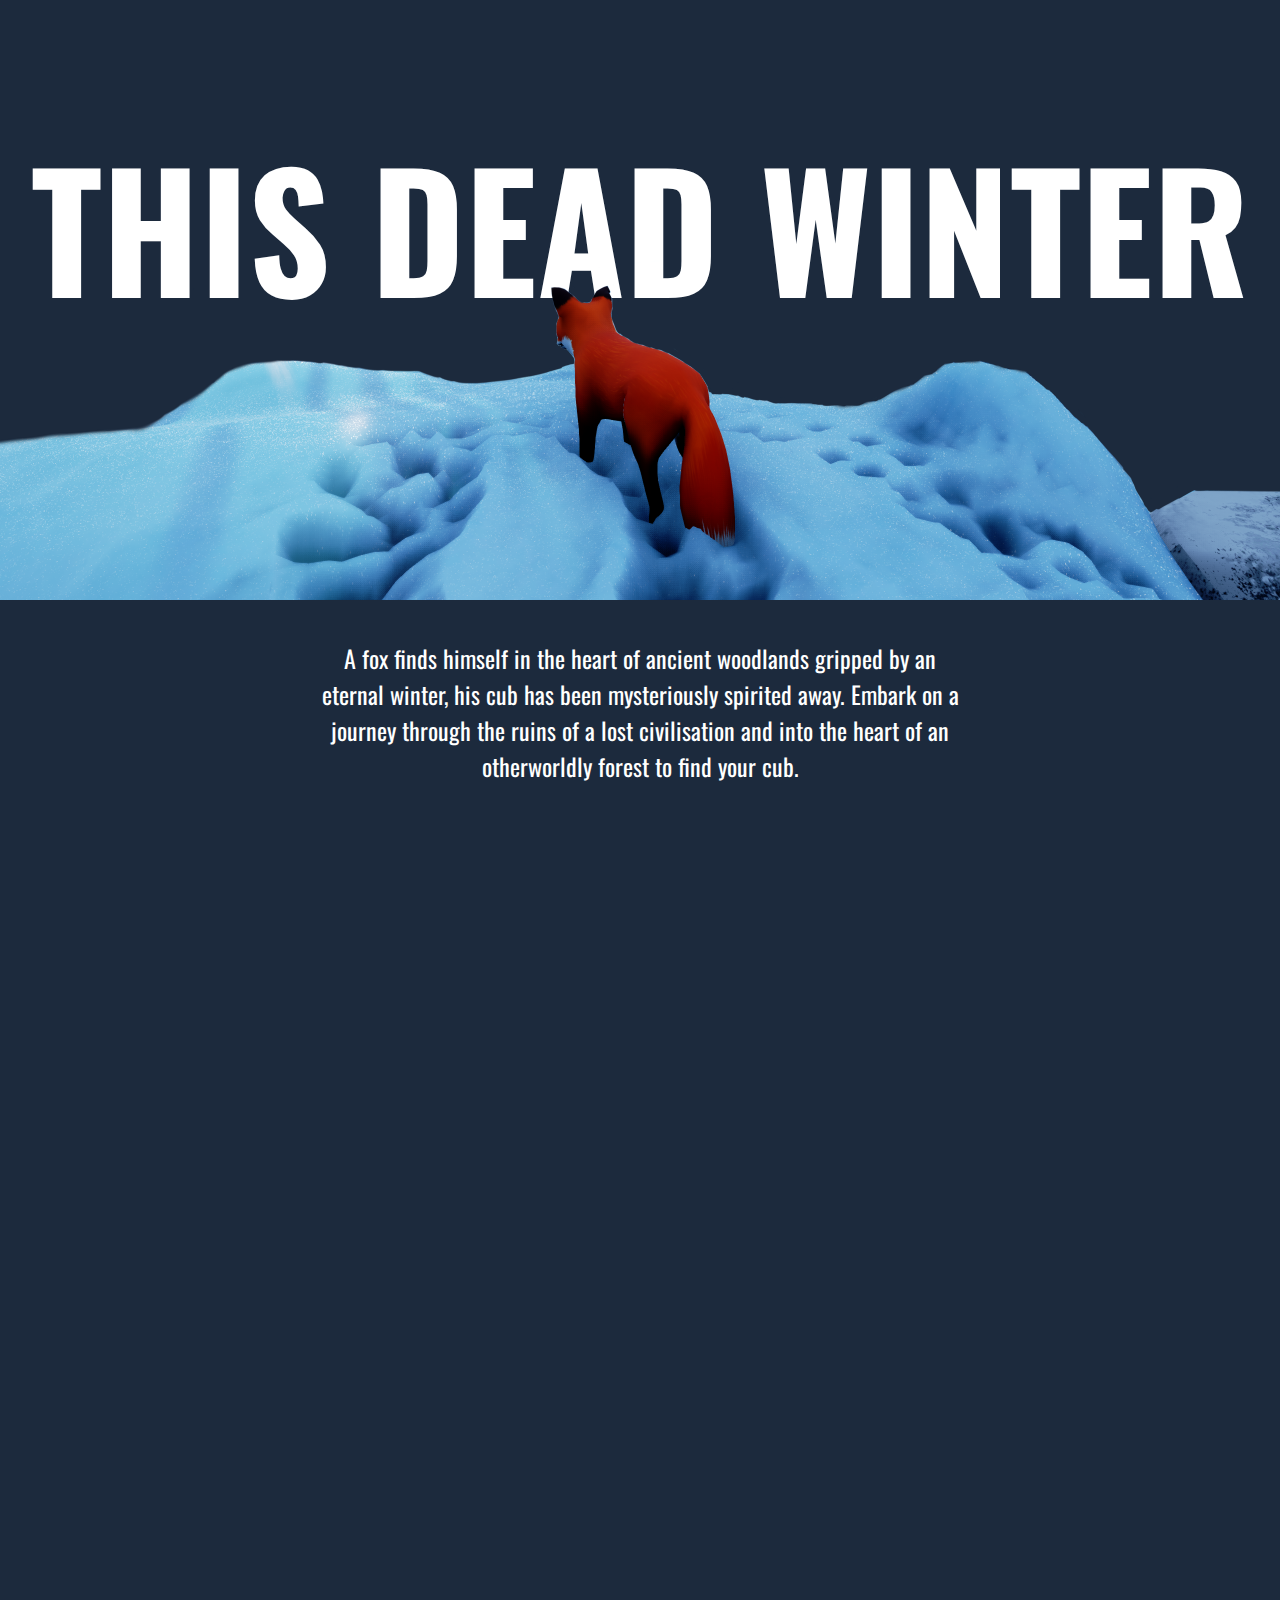
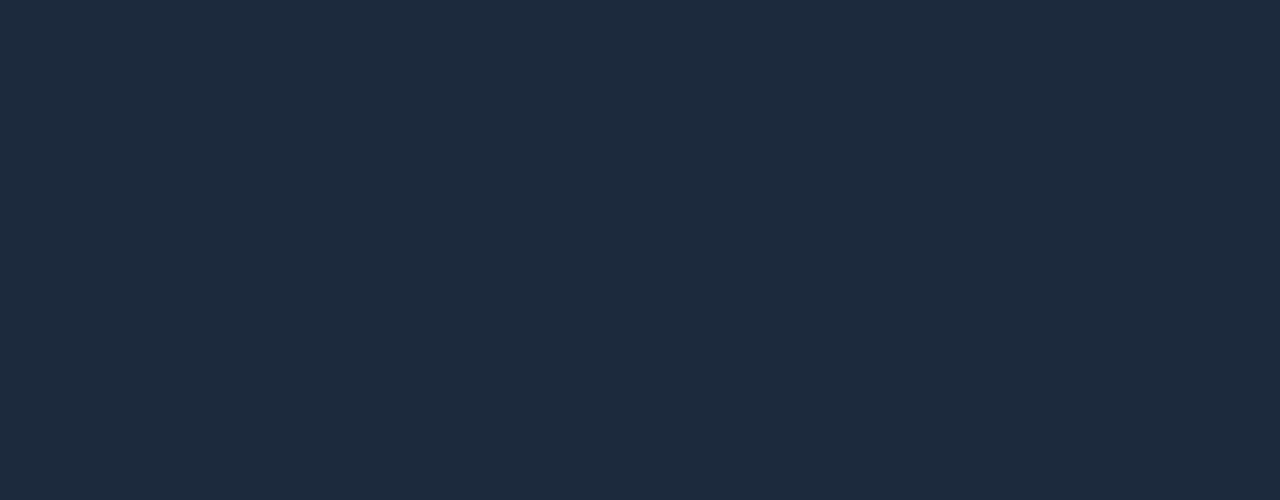
==== index0.html @ 2c3739e9 "Adding images and parallax" ====
<!DOCTYPE html>
<html>
<head>
  <meta charset="utf-8">
  <title>Parallax Example</title>

  <link href='http://fonts.googleapis.com/css?family=Oswald' rel='stylesheet' type='text/css'>
  <link rel="stylesheet" href="css/stylesheet.css">
</head>
<body>

  <div class="parallax-container">
    <div class="parallax-layer layer-1" data-parallax-speed="0" data-max-scroll="565"></div>
    <div class="parallax-layer layer-2" data-parallax-speed="0.15" data-max-scroll="565"><h1>THIS DEAD WINTER</h1></div>
    <div class="parallax-layer layer-3" data-parallax-speed="0.25" data-max-scroll="565"></div>
  </div>

  <div class="content">

  	<div class="description">
		A fox finds himself in the heart of ancient woodlands gripped by an eternal winter, his cub has been mysteriously spirited away.
		Embark on a journey through the ruins of a lost civilisation and into the heart of an otherworldly forest to find your cub.

  	</div>




  </div>

  <script src="parallax.js"></script>

</body>
</html>
---- css/stylesheet.css ----
/* Generated by Font Squirrel (https://www.fontsquirrel.com) on January 19, 2017 */



@font-face {
    font-family: 'pier_sansblack';
    src: url('piersans-black-webfont.woff2') format('woff2'),
         url('piersans-black-webfont.woff') format('woff');
    font-weight: normal;
    font-style: normal;

}


@import "compass/css3";

*{
  box-sizing: border-box;
}



body {
  background: #1c2a3d;
  margin: 0;
  font-family: 'Oswald';
  color: #FFF;
}
.parallax-container {
  position: fixed;
  overflow: hidden;
  width: 100%;
  height: 2000px;
}
.parallax-layer {
  width: 100%;
  height: 900px;
  position: fixed;
  left: 0;
  top: 0;
  background-position: bottom center;
  background-repeat: no-repeat;
  background-size: 1920px;
  overflow: hidden;

}
  
  .layer-1 {
  	height: 900px;
    top: 0px;
    z-index: 20;
    background-image: url('../Imgs/Layer2.png');
  }

  .layer-2 {
  	height: 1080px;
    top: 0px;
    z-index: 21;
    text-align: center;
    font-size: 100px;
  }
  @media only screen and (max-width: 1430px) {
  .layer-2 {
    font-size: 50px;
  }
}
  @media only screen and (max-width: 1430px) {
  .layer-2 {
    font-size: 90px;
  }
}
  @media only screen and (max-width: 1300px) {
  .layer-2 {
    font-size: 80px;
  }
}

 @media only screen and (max-width: 1175px) {
  .layer-2 {
    font-size: 70px;
  }
}

 @media only screen and (max-width: 980px) {
  .layer-2 {
    font-size: 60px;
  }
}

@media only screen and (max-width: 850px) {
  .layer-2 {
    font-size: 50px;
  }
}

  .layer-3 {
  	height: 1080px;
    top: -300px;
    z-index: 22;
    background-image: url('../Imgs/Layer1.png');
  }

  
.content {
  position: absolute;
  top: 600px;
  background: #1c2a3d;
  width: 100%;
  min-height: 1500px;
}
  .content h1 {
    color: #fff;
    font-size: 2em;
    text-transform: uppercase;
    text-align: center;
  }

  .description
  {
  	text-align: center;
  	margin: 0 auto;
  	width: 50%;
  	 color: #fff;
    font-size: 1.5em;
    text-align: center;
    margin-top: 40px;

  }
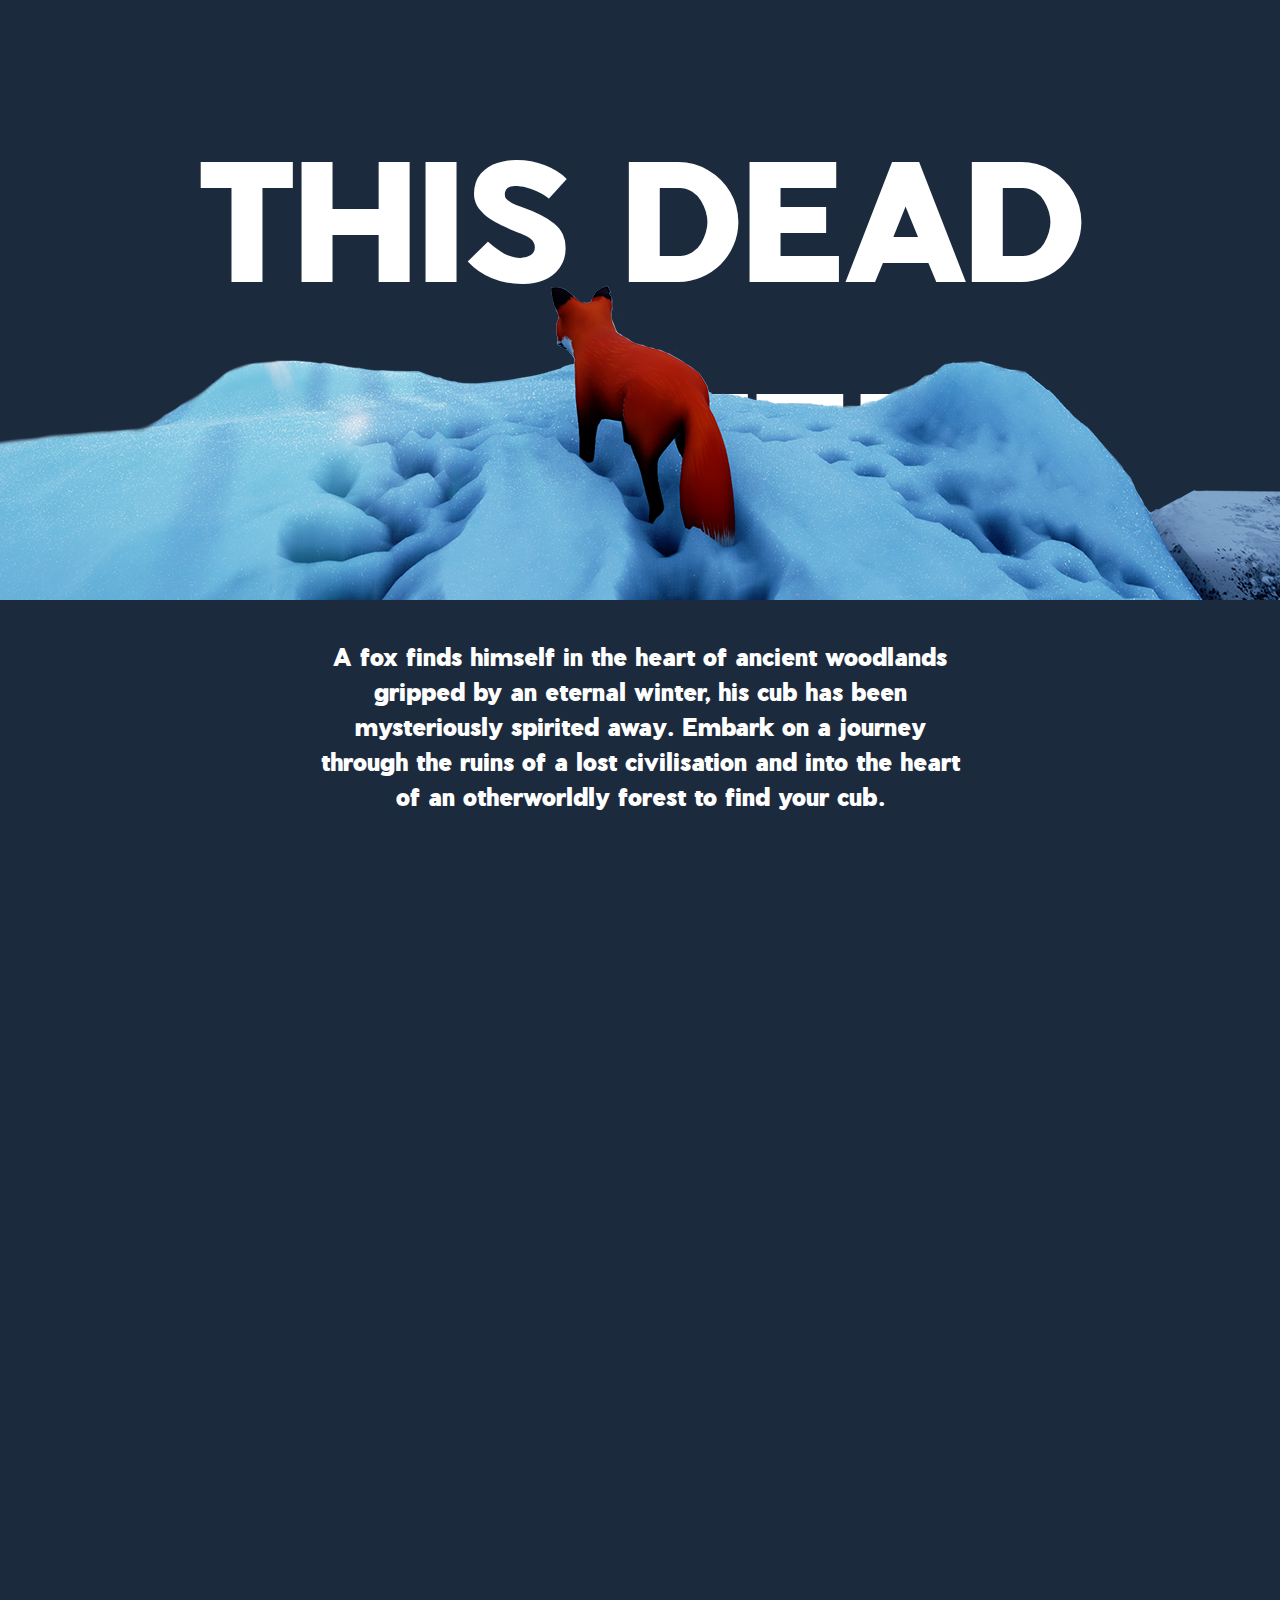
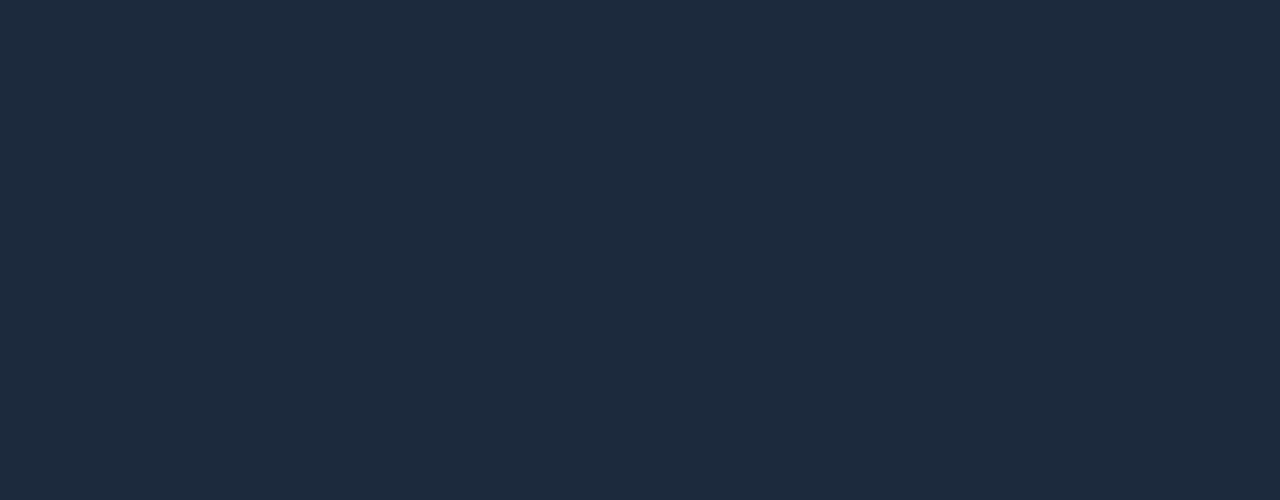
==== commit 371d11ad: "First DRAFT" ====
--- a/index0.html
+++ b/index0.html
@@ -1,12 +1,25 @@
-<!DOCTYPE html>
-<html>
-<head>
-  <meta charset="utf-8">
-  <title>Parallax Example</title>
+<!doctype html>
 
-  <link href='http://fonts.googleapis.com/css?family=Oswald' rel='stylesheet' type='text/css'>
-  <link rel="stylesheet" href="css/stylesheet.css">
-</head>
+<html lang="en">
+	<head>
+	  <meta charset="utf-8">
+
+	  <title>ROBERT POTTER</title>
+	  <meta name="description" content="THIS DEAD WINTER">
+	  <meta name="author" content="ROBERT POTTER">
+
+	  <link href='http://fonts.googleapis.com/css?family=Oswald' rel='stylesheet' type='text/css'>
+
+	  <link rel="stylesheet" href="css/stylesheet.css?v=1.0">
+
+	    <style type="text/css">
+			body{
+					font-family: 'pier_sansblack';
+				}
+		</style>
+
+	</head>
+
 <body>
 
   <div class="parallax-container">
@@ -23,9 +36,6 @@
 
   	</div>
 
-
-
-
   </div>
 
   <script src="parallax.js"></script>
